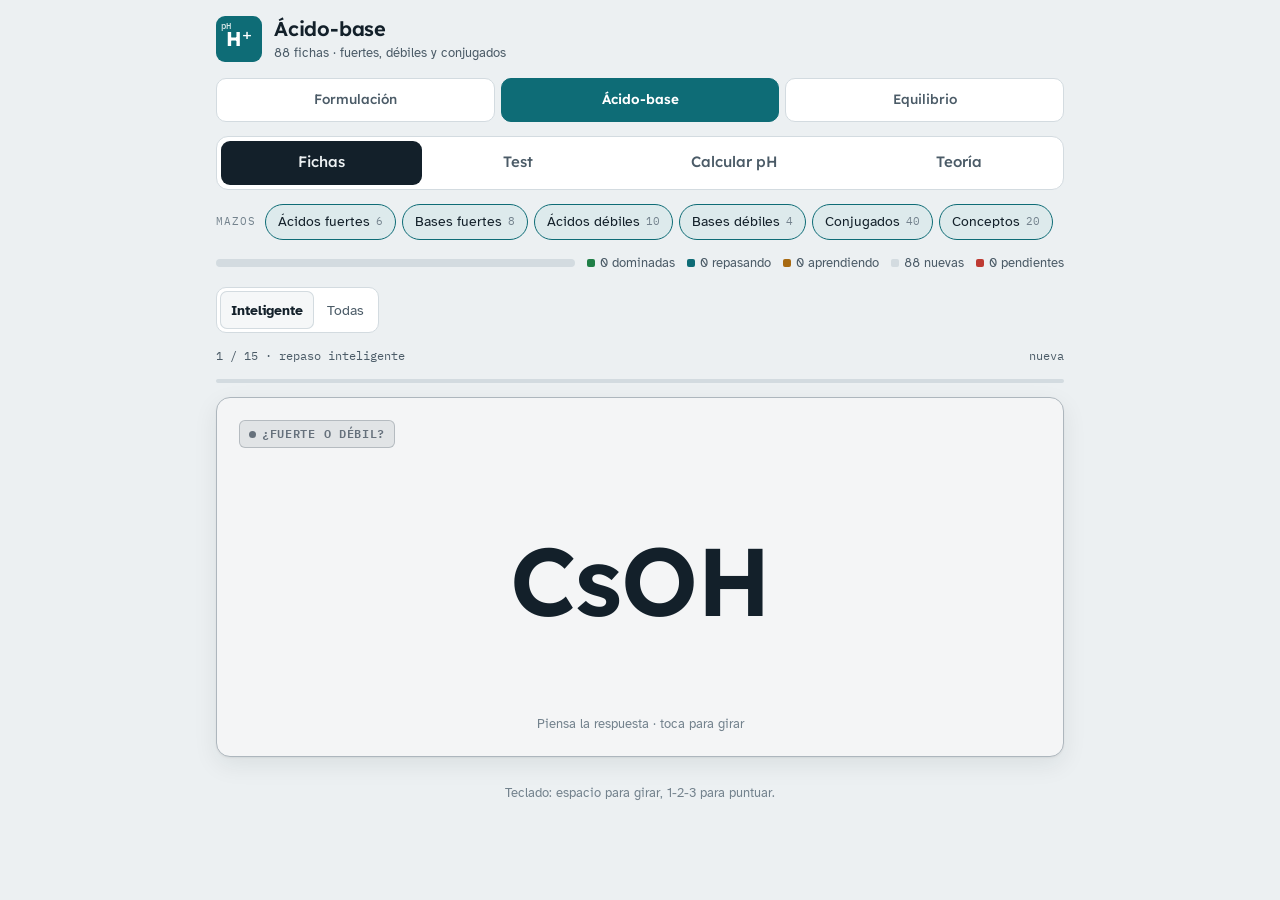
==== acido-base.html @ 5e51ec07 "Añade módulos Ácido-base y Equilibrio químico - Ácido-base: fichas de ácidos/bases fuertes y débiles" ====
<!doctype html><html lang="es"><head><meta charset="utf-8"><meta name="viewport" content="width=device-width,initial-scale=1,viewport-fit=cover"><link rel="manifest" href="manifest.webmanifest"><link rel="apple-touch-icon" href="icon-180.png"><link rel="icon" type="image/png" href="icon-192.png"><meta name="theme-color" content="#0E6C76"><meta name="apple-mobile-web-app-capable" content="yes"><meta name="apple-mobile-web-app-title" content="Ácido-base"><title>Ácido-base · Fichas de Química</title>
<link rel="preconnect" href="https://fonts.googleapis.com"><link rel="preconnect" href="https://fonts.gstatic.com" crossorigin>
<link rel="stylesheet" href="https://fonts.googleapis.com/css2?family=Atkinson+Hyperlegible:wght@400;700&family=Lexend:wght@400;500;600;700&family=IBM+Plex+Mono:wght@400;500;600&display=swap">
<link rel="stylesheet" href="estudio.css">
<style>[hidden]{display:none!important}body{margin:0}:root{padding-top:env(safe-area-inset-top,0px);padding-bottom:env(safe-area-inset-bottom,0px)}</style>
</head><body>
<div class="app" id="app"></div>
<script src="estudio.js"></script>
<script src="ab-data.js"></script>
<script>
const E=Estudio, $=E.$;
const store=E.makeStore('estudio-ab-v1',{prog:{},decks:null,tab:'fichas'});
const flash=E.flash({store,cards:AB.cards(),decks:AB.DECKS});
const test=E.quiz({title:'Test',build:()=>AB.testQs(10)});
const phq=E.quiz({title:'Cálculo de pH',build:()=>AB.phQs(8),
  extra:()=>'<p class="muted">Cada problema se resuelve con el mismo esquema: ¿fuerte o débil? → ¿qué especie aporta H₃O⁺ u OH⁻? → concentración → pH.</p>'});

const TABS=[['fichas','Fichas'],['test','Test'],['ph','Calcular pH'],['teoria','Teoría']];
let tab=store.st.tab||'fichas';
if(/^#(fichas|test|ph|teoria)$/.test(location.hash)) tab=location.hash.slice(1);

const h=E.header({tile:'pH',sym:'H⁺',title:'Ácido-base',sub:'Fuertes, débiles y conjugados',current:'ab'});
$('#app').innerHTML=`${h}
  <nav class="tabs" role="tablist" id="tabs">${TABS.map(([k,n])=>`<button role="tab" data-a="tab" data-v="${k}">${n}</button>`).join('')}</nav>
  <main id="view"></main>`;

function teoria(){
  const L=(t,b)=>`<section class="panel lesson"><h2>${t}</h2>${b}</section>`;
  return `<div class="rules">
  ${L('1. Qué es un ácido y qué es una base',E.rich(`
    <p><b>Arrhenius</b>: ácido = libera {H^+} en agua; base = libera {OH^-}. Sirve solo para disoluciones acuosas y deja fuera al {NH3}.</p>
    <p><b>Brønsted–Lowry</b> (el que usarás): ácido = <b>cede</b> un {H^+}; base = <b>acepta</b> un {H^+}. Siempre hay dos: uno cede y otro recibe.</p>
    <div class="eqbox">{HA} + {H2O} ⇌ {A^-} + {H3O^+}<small>HA cede H⁺ al agua (que actúa como base)</small></div>`))}
  ${L('2. Pares conjugados',E.rich(`
    <p>Al ceder un H⁺, el ácido se convierte en su <b>base conjugada</b>; al aceptarlo, la base pasa a su <b>ácido conjugado</b>. Los dos miembros de un par se diferencian en un único {H^+}.</p>
    <div class="eqbox">{NH4^+} ⇄ {NH3} + {H^+}<small>ácido → base conjugada (la carga baja 1)</small></div>
    <div class="callout" style="--cc:var(--c-cj)"><b class="t">Truco</b>Para escribir la conjugada solo cuentas protones: ácido → quita uno; base → añade uno. Si la carga o los H no cuadran, no es una pareja.</div>`))}
  ${L('3. Fuerte frente a débil',E.rich(`
    <p><b>Fuerte</b>: se ioniza (o se disocia) al ~100 %. <b>Débil</b>: ionización parcial, equilibrio ⇌ con una constante pequeña ({K_a} o {K_b}). Es una propiedad de la sustancia, no de cuánto hay disuelto.</p>
    <div class="callout" style="--cc:var(--c-ad)"><b class="t">Error clásico</b>Fuerte ≠ concentrado. Un ácido débil concentrado puede dar más H₃O⁺ que un fuerte muy diluido.</div>
    <p><b>Para memorizar</b> (los pocos fuertes; el resto de ácidos habituales son débiles):</p>
    <ul><li><span style="color:var(--c-af)"><b>Ácidos fuertes</b></span>: {HCl}, {HBr}, {HI}, {HNO3}, {H2SO4} (solo el 1.er H), {HClO4}.</li>
    <li><span style="color:var(--c-bf)"><b>Bases fuertes</b></span>: hidróxidos del grupo 1 ({LiOH}, {NaOH}, {KOH}, {RbOH}, {CsOH}) y {Ca(OH)2}, {Sr(OH)2}, {Ba(OH)2}.</li></ul>
    <p class="muted">Débiles típicos: {HF}, {CH3COOH}, {HCN}, {H2CO3}, {H3PO4}, {NH3} y las aminas.</p>`))}
  ${L('4. Fuerza de los conjugados: se invierte',E.rich(`
    <p>{K_a}·{K_b} = {K_w} = 1,0×10^-14 (25 °C), o pK_a + pK_b = 14.</p>
    <table><thead><tr><th>Si el ácido es…</th><th>su base conjugada es…</th><th>y su sal con Na⁺ da…</th></tr></thead><tbody>
    <tr><td>fuerte ({HCl})</td><td>despreciable ({Cl^-})</td><td>pH neutro</td></tr>
    <tr><td>débil ({CH3COOH})</td><td>débil ({CH3COO^-})</td><td>pH básico</td></tr>
    <tr><td>muy débil ({HCN})</td><td>más fuerte entre las débiles ({CN^-})</td><td>pH más básico</td></tr></tbody></table>
    <div class="callout" style="--cc:var(--c-cj)"><b class="t">Idea</b>«Cuanto más fuerte el ácido, más débil su conjugada» y viceversa. No existen dos fuertes emparejados.</div>`))}
  ${L('5. Agua, pH y pOH',E.rich(`
    <div class="eqbox">2 {H2O} ⇌ {H3O^+} + {OH^-} · {K_w} = [{H3O^+}][{OH^-}] = 1,0×10^-14</div>
    <ul><li>pH = −log[{H3O^+}] · pOH = −log[{OH^-}] · <b>pH + pOH = 14</b>.</li>
    <li>Ácida: pH &lt; 7 · neutra: pH = 7 · básica: pH &gt; 7.</li>
    <li>Un punto de pH = un factor 10 en concentración.</li></ul>`))}
  ${L('6. Cómo calcular el pH según el caso',E.rich(`
    <ol><li><b>Ácido fuerte</b> (c): [{H3O^+}] = c → pH = −log c.</li>
    <li><b>Base fuerte</b> (c): [{OH^-}] = c (o 2c si es {Ba(OH)2}…) → pOH → pH = 14 − pOH.</li>
    <li><b>Ácido débil</b> (c, {K_a}): x ≈ √({K_a}·c) → pH = −log x. Comprueba x/c &lt; 5 %; si no, cuadrática.</li>
    <li><b>Base débil</b> (c, {K_b}): x = [{OH^-}] ≈ √({K_b}·c) → pOH → pH.</li>
    <li><b>Sal de ácido débil</b> (p. ej. {CH3COONa}): usa la base conjugada, {K_b} = {K_w}/{K_a}, como en el punto 4.</li></ol>`))}
  ${L('7. ¿Una sal es ácida, neutra o básica?',E.rich(`
    <p>Separa la sal en catión y anión y pregunta de qué ácido o base viene cada uno:</p>
    <table><thead><tr><th>Catión de…</th><th>Anión de…</th><th>Disolución</th></tr></thead><tbody>
    <tr><td>base fuerte ({Na^+})</td><td>ácido fuerte ({Cl^-})</td><td><b>neutra</b></td></tr>
    <tr><td>base fuerte ({Na^+})</td><td>ácido débil ({CH3COO^-})</td><td><b>básica</b></td></tr>
    <tr><td>base débil ({NH4^+})</td><td>ácido fuerte ({Cl^-})</td><td><b>ácida</b></td></tr>
    <tr><td>base débil</td><td>ácido débil</td><td>depende: compara {K_a} del catión y {K_b} del anión</td></tr></tbody></table>`))}
  ${L('8. Anfóteros',E.rich(`
    <p>Un anfótero puede ser ácido o base según el compañero: {H2O}, {HCO3^-}, {H2PO4^-}, {HS^-}. Un {HCO3^-} en agua: {K_a} = 4,7×10^-11 (ácido, muy débil) frente a {K_b} = 2,3×10^-8 (base); gana la base, así que el bicarbonato da pH ligeramente básico.</p>`))}
  ${E.resetBlock()}</div>`;
}

function render(){
  document.querySelectorAll('#tabs [data-v]').forEach(b=>b.setAttribute('aria-selected',b.dataset.v===tab));
  const v=$('#view');
  if(tab==='fichas') flash.render(v);
  else if(tab==='test') test.render(v);
  else if(tab==='ph') phq.render(v);
  else { E.keys(null); v.innerHTML=teoria(); }
  const p=AB.cards().length;
  $('#subtitle').textContent=`${p} fichas · fuertes, débiles y conjugados`;
}
E.act('tab',v=>{ tab=v; store.st.tab=v; store.save(); render(); });
E.wireReset(store,()=>location.reload());
render();
if('serviceWorker' in navigator && location.protocol==='https:'){addEventListener('load',()=>navigator.serviceWorker.register('sw.js').catch(()=>{}));}
</script>
</body></html>
---- estudio.css ----
/* Layout: una columna de estudio (máx. 880px) con pestañas arriba; la ficha ocupa el centro, los colores de categoría siguen la lógica del papel tornasol (básico azul, ácido rojo). */
:root{
  --bg:#ECF0F2; --surface:#FFFFFF; --surface-2:#F5F7F8; --ink:#13202A; --ink-2:#4B5B67; --ink-3:#73828D;
  --line:#D3DBE0; --accent:#0E6C76; --accent-ink:#FFFFFF;
  --ok:#1F7F47; --warn:#A86A12; --bad:#BE3A32;
  --font-display:"Lexend", "Segoe UI", system-ui, sans-serif;
  --font-body:"Atkinson Hyperlegible", "Segoe UI", system-ui, sans-serif;
  --font-mono:"IBM Plex Mono", ui-monospace, "SF Mono", Menlo, monospace;
  /* categorías */
  --c-oxb:#2D60C6; --c-oxa:#C4362C; --c-oxanf:#7A4ED3; --c-oxn:#66717C; --c-per:#B87300;
  --c-hid:#0B7BA3; --c-hidr:#875729; --c-bin:#875729; --c-oxac:#AD1F4E; --c-hidac:#CC4F14;
  --c-oxs:#1C7F45; --c-sac:#567F16; --c-salb:#0C8174; --c-elem:#3B4855; --c-cat:#A11D99; --c-an:#A11D99; --c-org:#857400;
  --shadow:0 1px 2px rgba(19,32,42,.06), 0 8px 24px rgba(19,32,42,.08);
  --r:14px;
}
@media (prefers-color-scheme: dark){
  :root:not([data-theme="light"]){
    --bg:#0E151A; --surface:#162028; --surface-2:#1C2831; --ink:#E5ECF0; --ink-2:#A1B0BA; --ink-3:#7D8D98;
    --line:#2A3944; --accent:#4CBFC8; --accent-ink:#06232A;
    --ok:#4EC27F; --warn:#E2A944; --bad:#F2766B;
    --c-oxb:#80A7F3; --c-oxa:#F2806F; --c-oxanf:#B69CF6; --c-oxn:#A5B0BA; --c-per:#EFB54E;
    --c-hid:#5CC2E6; --c-hidr:#D6A576; --c-bin:#D6A576; --c-oxac:#F27BA0; --c-hidac:#F59C6C;
    --c-oxs:#6BD399; --c-sac:#AAD66B; --c-salb:#5ED3C3; --c-elem:#C3CED8; --c-cat:#E78CE0; --c-an:#E78CE0; --c-org:#DCCB5E;
    --shadow:0 1px 2px rgba(0,0,0,.3), 0 10px 28px rgba(0,0,0,.35);
    color-scheme:dark;
  }
}
:root[data-theme="dark"]{
  --bg:#0E151A; --surface:#162028; --surface-2:#1C2831; --ink:#E5ECF0; --ink-2:#A1B0BA; --ink-3:#7D8D98;
  --line:#2A3944; --accent:#4CBFC8; --accent-ink:#06232A;
  --ok:#4EC27F; --warn:#E2A944; --bad:#F2766B;
  --c-oxb:#80A7F3; --c-oxa:#F2806F; --c-oxanf:#B69CF6; --c-oxn:#A5B0BA; --c-per:#EFB54E;
  --c-hid:#5CC2E6; --c-hidr:#D6A576; --c-bin:#D6A576; --c-oxac:#F27BA0; --c-hidac:#F59C6C;
  --c-oxs:#6BD399; --c-sac:#AAD66B; --c-salb:#5ED3C3; --c-elem:#C3CED8; --c-cat:#E78CE0; --c-an:#E78CE0; --c-org:#DCCB5E;
  --shadow:0 1px 2px rgba(0,0,0,.3), 0 10px 28px rgba(0,0,0,.35);
  color-scheme:dark;
}
*{box-sizing:border-box}
html,body{min-height:100%}
body{background:var(--bg); color:var(--ink); font-family:var(--font-body); font-size:16px; line-height:1.5; -webkit-text-size-adjust:100%}
button{font:inherit; color:inherit; touch-action:manipulation; cursor:pointer}
button:focus-visible, input:focus-visible, .card:focus-visible{outline:3px solid var(--accent); outline-offset:2px}
sub,sup{font-size:.62em; line-height:0}
sub{vertical-align:-.28em} sup{vertical-align:.62em}
.app{max-width:880px; margin:0 auto; padding-inline:16px; padding-block:14px 48px; display:flex; flex-direction:column; gap:14px}

/* cabecera */
.top{display:flex; align-items:center; justify-content:space-between; gap:12px; flex-wrap:wrap}
.brand{display:flex; align-items:center; gap:12px; min-width:0}
.tile{width:46px; height:46px; border-radius:9px; background:var(--accent); color:var(--accent-ink); display:grid; place-items:center; font-family:var(--font-display); font-weight:700; font-size:20px; position:relative; flex:none}
.tile small{position:absolute; top:3px; left:5px; font-size:9px; font-family:var(--font-mono); font-weight:500; opacity:.85}
.brand h1{font-family:var(--font-display); font-size:20px; font-weight:600; margin:0; letter-spacing:-.01em; text-wrap:balance}
.brand p{margin:0; color:var(--ink-2); font-size:13px}
.topr{display:flex; align-items:center; gap:8px}
.sync{font-family:var(--font-mono); font-size:11px; color:var(--ink-3); border:1px solid var(--line); border-radius:99px; padding:4px 10px; white-space:nowrap}
.sync.on{color:var(--ok); border-color:color-mix(in srgb, var(--ok) 40%, var(--line))}
.iconbtn{width:40px; height:40px; border-radius:10px; border:1px solid var(--line); background:var(--surface); display:grid; place-items:center}
.iconbtn svg{width:20px; height:20px; stroke:var(--ink-2)}

/* progreso global */
.meter{display:flex; gap:3px; height:8px; border-radius:99px; overflow:hidden; background:var(--line)}
.meter i{display:block; height:100%}
.meterrow{display:flex; align-items:center; gap:12px; font-size:13px; color:var(--ink-2); flex-wrap:wrap}
.meterrow .meter{flex:1 1 220px}
.legend{display:flex; gap:12px; flex-wrap:wrap; font-variant-numeric:tabular-nums}
.legend span::before{content:""; display:inline-block; width:8px; height:8px; border-radius:2px; margin-right:5px; background:var(--dot)}

/* pestañas */
.tabs{display:flex; gap:4px; background:var(--surface); border:1px solid var(--line); border-radius:12px; padding:4px; overflow-x:auto; scrollbar-width:none}
.tabs::-webkit-scrollbar{display:none}
.tabs button{flex:1 0 auto; border:0; background:transparent; padding:10px 14px; border-radius:9px; font-family:var(--font-display); font-weight:500; font-size:15px; color:var(--ink-2); min-height:44px}
.tabs button[aria-selected="true"]{background:var(--ink); color:var(--bg)}

/* filtros */
.filters{display:flex; gap:6px; flex-wrap:wrap; align-items:center}
.filters .lbl{font-family:var(--font-mono); font-size:11px; text-transform:uppercase; letter-spacing:.08em; color:var(--ink-3); margin-right:4px}
.chipbtn{border:1px solid var(--line); background:var(--surface); border-radius:99px; padding:6px 12px; font-size:14px; min-height:36px; display:inline-flex; align-items:center; gap:6px}
.chipbtn[aria-pressed="true"]{background:color-mix(in srgb, var(--accent) 14%, var(--surface)); border-color:var(--accent); color:var(--ink)}
.chipbtn .n{font-family:var(--font-mono); font-size:11px; color:var(--ink-3)}

/* barras de herramientas */
.bar{display:flex; gap:10px; align-items:center; justify-content:space-between; flex-wrap:wrap}
.seg{display:inline-flex; border:1px solid var(--line); border-radius:10px; background:var(--surface); padding:3px; gap:2px}
.seg button{border:0; background:transparent; border-radius:7px; padding:7px 11px; font-size:14px; color:var(--ink-2); min-height:38px}
.seg button[aria-pressed="true"]{background:var(--surface-2); color:var(--ink); box-shadow:inset 0 0 0 1px var(--line); font-weight:700}
.count{font-family:var(--font-mono); font-size:12px; color:var(--ink-2); font-variant-numeric:tabular-nums}
.progress{height:4px; background:var(--line); border-radius:99px; overflow:hidden}
.progress i{display:block; height:100%; background:var(--accent); transition:width .25s}

/* ficha */
.stage{perspective:1600px}
.card{display:block; width:100%; border:0; padding:0; background:transparent; text-align:left; -webkit-tap-highlight-color:transparent}
.inner{display:grid; transform-style:preserve-3d; -webkit-transform-style:preserve-3d; transition:transform .45s cubic-bezier(.3,.7,.2,1)}
.card.flipped .inner{transform:rotateY(180deg)}
.face{grid-area:1/1; backface-visibility:hidden; -webkit-backface-visibility:hidden; border-radius:var(--r); background:var(--surface); border:1px solid var(--line); box-shadow:var(--shadow); min-height:360px; padding:22px; display:flex; flex-direction:column; gap:14px; min-width:0}
.face.back{transform:rotateY(180deg)}
.front{background:color-mix(in srgb, var(--cc, var(--ink-3)) 7%, var(--surface)); border-color:color-mix(in srgb, var(--cc, var(--line)) 35%, var(--line))}
.front.nohint{background:var(--surface); border-color:var(--line)}
.facehead{display:flex; justify-content:space-between; align-items:center; gap:10px; min-height:28px}
.big{flex:1; display:grid; place-items:center; text-align:center; padding:12px 0}
.formula{font-family:var(--font-display); font-weight:600; font-size:clamp(52px, 11vw, 96px); letter-spacing:-.01em; line-height:1.1; overflow-wrap:anywhere}
.formula.long{font-size:clamp(36px, 7.5vw, 64px)}
.namebig{font-family:var(--font-display); font-weight:500; font-size:clamp(28px, 5.4vw, 44px); line-height:1.2; text-wrap:balance}
.hintline{font-size:13px; color:var(--ink-3); text-align:center}
.chip{display:inline-flex; align-items:center; gap:6px; font-family:var(--font-mono); font-size:11.5px; font-weight:600; text-transform:uppercase; letter-spacing:.06em; padding:4px 9px; border-radius:6px; color:var(--cc); background:color-mix(in srgb, var(--cc) 13%, transparent); border:1px solid color-mix(in srgb, var(--cc) 35%, transparent); white-space:nowrap}
.chip::before{content:""; width:7px; height:7px; border-radius:50%; background:var(--cc)}
.lvl{font-family:var(--font-mono); font-size:11px; color:var(--ink-3)}
.backtop{display:flex; flex-wrap:wrap; align-items:baseline; justify-content:space-between; gap:8px 16px; padding-bottom:12px; border-bottom:1px solid var(--line)}
.backtop .formula{font-size:clamp(34px,6vw,48px)}
.backtop .namebig{font-size:clamp(22px,4vw,30px)}
.names{display:grid; grid-template-columns:max-content 1fr; gap:6px 14px; margin:0; align-items:baseline}
.names dt{font-family:var(--font-mono); font-size:11px; text-transform:uppercase; letter-spacing:.06em; color:var(--ink-3)}
.names dd{margin:0; font-size:17px; min-width:0}
.ox{font-family:var(--font-mono); font-size:13px; color:var(--ink-2); display:flex; gap:8px; flex-wrap:wrap; align-items:baseline}
.ox b{font-weight:500; color:var(--ink-3); font-size:11px; text-transform:uppercase; letter-spacing:.06em}
.note{font-size:15px; color:var(--ink-2); background:var(--surface-2); border-radius:10px; padding:10px 12px; border:1px solid var(--line)}
.note strong{color:var(--ink); font-weight:700}
.fix{font-size:15px; background:color-mix(in srgb, var(--warn) 11%, var(--surface)); border:1px solid color-mix(in srgb, var(--warn) 40%, var(--line)); border-radius:10px; padding:10px 12px}
.fix strong{color:var(--warn)}
.grades{display:grid; grid-template-columns:repeat(3,1fr); gap:10px}
.gbtn{border:1px solid var(--line); background:var(--surface); border-radius:12px; padding:12px 8px; min-height:58px; display:flex; flex-direction:column; align-items:center; gap:2px; font-weight:700; font-size:16px}
.gbtn small{font-weight:400; font-size:12px; color:var(--ink-3); font-family:var(--font-mono)}
.gbtn.g0{color:var(--bad); border-color:color-mix(in srgb, var(--bad) 45%, var(--line))}
.gbtn.g1{color:var(--warn); border-color:color-mix(in srgb, var(--warn) 45%, var(--line))}
.gbtn.g2{color:var(--ok); border-color:color-mix(in srgb, var(--ok) 45%, var(--line))}
.gbtn:active{transform:scale(.98)}
.primary{border:0; background:var(--accent); color:var(--accent-ink); border-radius:12px; padding:12px 18px; font-weight:700; min-height:48px; font-size:16px}
.ghost{border:1px solid var(--line); background:var(--surface); border-radius:12px; padding:12px 18px; min-height:48px; font-size:16px}
.row{display:flex; gap:10px; flex-wrap:wrap}

/* paneles */
.panel{background:var(--surface); border:1px solid var(--line); border-radius:var(--r); padding:20px; display:flex; flex-direction:column; gap:14px; min-width:0}
.panel h2{font-family:var(--font-display); font-weight:600; font-size:22px; margin:0; text-wrap:balance}
.panel h3{font-family:var(--font-display); font-weight:600; font-size:17px; margin:6px 0 0}
.panel p{margin:0}
.muted{color:var(--ink-2)}
.prompt{display:flex; flex-direction:column; align-items:center; gap:10px; padding:18px 0 8px; text-align:center}
.opts{display:grid; grid-template-columns:repeat(2, minmax(0,1fr)); gap:10px}
.opt{border:1px solid var(--line); background:var(--surface-2); border-radius:12px; padding:14px; min-height:64px; text-align:left; font-size:17px; display:flex; gap:10px; align-items:center}
.opt .k{font-family:var(--font-mono); font-size:11px; color:var(--ink-3); border:1px solid var(--line); border-radius:5px; padding:1px 6px; flex:none}
.opt.f{font-family:var(--font-display); font-weight:600; font-size:24px; justify-content:center}
.opt.right{border-color:var(--ok); background:color-mix(in srgb, var(--ok) 14%, var(--surface)); }
.opt.wrong{border-color:var(--bad); background:color-mix(in srgb, var(--bad) 12%, var(--surface)); }
.opt:disabled{cursor:default; color:inherit}
.verdict{font-family:var(--font-display); font-weight:600; font-size:18px}
.verdict.ok{color:var(--ok)} .verdict.bad{color:var(--bad)}
.catgrid{display:flex; flex-direction:column; gap:10px}
.catfam{display:flex; flex-wrap:wrap; gap:8px; align-items:center}
.catfam .fam{font-family:var(--font-mono); font-size:11px; text-transform:uppercase; letter-spacing:.07em; color:var(--ink-3); width:100%}
.catbtn{border:1px solid color-mix(in srgb, var(--cc) 45%, var(--line)); background:color-mix(in srgb, var(--cc) 8%, var(--surface)); color:var(--ink); border-radius:10px; padding:10px 14px; min-height:44px; font-size:15px; display:inline-flex; align-items:center; gap:8px}
.catbtn::before{content:""; width:9px; height:9px; border-radius:50%; background:var(--cc)}
.catbtn.right{outline:3px solid var(--ok)} .catbtn.wrong{outline:3px solid var(--bad)}
.catbtn:disabled{cursor:default}
.writebox{display:flex; gap:10px; flex-wrap:wrap}
.writebox input{flex:1 1 220px; min-width:0; font-family:var(--font-display); font-size:26px; font-weight:600; padding:10px 14px; border-radius:12px; border:1px solid var(--line); background:var(--surface-2); color:var(--ink)}
.preview{font-family:var(--font-display); font-size:22px; min-height:34px; color:var(--ink-2); text-align:center}
.keys{display:flex; gap:6px; flex-wrap:wrap; justify-content:center}
.keys button{min-width:44px; min-height:44px; border:1px solid var(--line); border-radius:9px; background:var(--surface-2); font-family:var(--font-display); font-size:18px}
.summary{display:flex; gap:10px; flex-wrap:wrap}
.stat{flex:1 1 120px; border:1px solid var(--line); border-radius:12px; padding:12px; background:var(--surface-2)}
.stat b{display:block; font-family:var(--font-display); font-size:28px; font-weight:600; font-variant-numeric:tabular-nums}
.stat span{font-size:13px; color:var(--ink-2)}
.misslist{display:flex; flex-wrap:wrap; gap:8px}
.miss{border:1px solid var(--line); border-radius:9px; padding:6px 10px; background:var(--surface-2); font-size:14px}
.miss .fx{font-family:var(--font-display); font-weight:600; margin-right:6px}

/* lista */
.search{width:100%; font-size:17px; padding:12px 14px; border-radius:12px; border:1px solid var(--line); background:var(--surface); color:var(--ink)}
.group{display:flex; flex-direction:column; gap:0; background:var(--surface); border:1px solid var(--line); border-radius:var(--r); overflow:hidden}
.ghead{display:flex; align-items:center; justify-content:space-between; gap:8px; padding:12px 16px; background:color-mix(in srgb, var(--cc) 9%, var(--surface)); border-bottom:1px solid var(--line)}
.ghead h3{margin:0; font-family:var(--font-display); font-size:16px; font-weight:600; display:flex; align-items:center; gap:8px}
.ghead h3::before{content:""; width:10px; height:10px; border-radius:50%; background:var(--cc)}
.ghead p{margin:0; font-size:13px; color:var(--ink-2); flex:1 1 260px; text-align:right}
.item{display:grid; grid-template-columns:minmax(110px, 30%) 1fr auto; gap:12px; align-items:center; padding:11px 16px; border:0; border-top:1px solid var(--line); background:transparent; text-align:left; width:100%; min-height:52px}
.item:first-of-type{border-top:0}
.item .fx{font-family:var(--font-display); font-weight:600; font-size:20px; overflow-wrap:anywhere}
.item .nm{min-width:0}
.item .nm small{display:block; color:var(--ink-3); font-size:13px}
.item.flag .nm::after{content:"corrección"; font-family:var(--font-mono); font-size:10px; text-transform:uppercase; letter-spacing:.06em; color:var(--warn); margin-left:6px}
.dots{display:flex; gap:3px}
.dots i{width:7px; height:7px; border-radius:50%; background:var(--line)}
.dots i.on{background:var(--accent)}

/* reglas */
.rules{display:flex; flex-direction:column; gap:14px}
.steps{margin:0; padding-left:22px; display:flex; flex-direction:column; gap:10px}
.steps li{padding-left:4px}
.steps li ul{margin:6px 0 0; padding-left:18px; display:flex; flex-direction:column; gap:4px; color:var(--ink-2)}
.tw{overflow-x:auto}
table{border-collapse:collapse; width:100%; font-size:15px}
th,td{text-align:left; padding:8px 10px; border-bottom:1px solid var(--line); vertical-align:top}
th{font-family:var(--font-mono); font-size:11px; text-transform:uppercase; letter-spacing:.06em; color:var(--ink-3); font-weight:500}
td .fx, .fx{font-family:var(--font-display); font-weight:600}
.mnemo{font-family:var(--font-display); font-size:19px; font-weight:500; border-left:0; background:color-mix(in srgb, var(--accent) 10%, var(--surface)); border-radius:10px; padding:12px 14px}
.eq{font-family:var(--font-display); font-size:17px}
.fixlist{margin:0; padding-left:20px; display:flex; flex-direction:column; gap:8px}
.legendgrid{display:grid; grid-template-columns:repeat(auto-fill, minmax(220px,1fr)); gap:8px}
.legendgrid div{display:flex; gap:8px; align-items:flex-start; font-size:14px; color:var(--ink-2)}
.legendgrid div .chip{flex:none}

/* modal */
.overlay{position:fixed; inset:0; background:rgba(8,14,18,.5); display:flex; align-items:flex-end; justify-content:center; padding:16px; z-index:20}
.sheet{width:100%; max-width:640px; max-height:88vh; overflow:auto; background:var(--surface); border-radius:var(--r); border:1px solid var(--line); box-shadow:var(--shadow); padding:20px; display:flex; flex-direction:column; gap:14px}
@media (min-width:700px){ .overlay{align-items:center} }
.sheet .close{align-self:flex-end}
label.set{display:flex; justify-content:space-between; align-items:center; gap:12px; flex-wrap:wrap}

@media (max-width:560px){
  .opts{grid-template-columns:1fr}
  .face{min-height:320px; padding:18px}
  .item{grid-template-columns:96px 1fr auto}
  .names{grid-template-columns:1fr}
  .names dt{margin-top:6px}
}
@media (prefers-reduced-motion: reduce){
  .inner{transition:none}
  .progress i{transition:none}
}

/* ===== Módulos de estudio (ácido-base y equilibrio) ===== */
:root{ --c-af:#C4362C; --c-ad:#C8670F; --c-bf:#2D60C6; --c-bd:#0B7BA3; --c-cj:#7A4ED3; --c-nt:#1C7F45; --c-cn:#66717C; --c-eq:#0E6C76; }
@media (prefers-color-scheme: dark){ :root:not([data-theme="light"]){ --c-af:#F2806F; --c-ad:#F2A15C; --c-bf:#80A7F3; --c-bd:#5CC2E6; --c-cj:#B69CF6; --c-nt:#6BD399; --c-cn:#A5B0BA; --c-eq:#4CBFC8; } }
:root[data-theme="dark"]{ --c-af:#F2806F; --c-ad:#F2A15C; --c-bf:#80A7F3; --c-bd:#5CC2E6; --c-cj:#B69CF6; --c-nt:#6BD399; --c-cn:#A5B0BA; --c-eq:#4CBFC8; }

.modnav{display:flex; gap:6px; flex-wrap:wrap}
.modnav a{flex:1 1 96px; text-align:center; text-decoration:none; color:var(--ink-2); border:1px solid var(--line); background:var(--surface); border-radius:10px; padding:9px 12px; min-height:44px; display:flex; align-items:center; justify-content:center; font-family:var(--font-display); font-weight:500; font-size:13.5px}
.modnav a[aria-current="page"]{background:var(--accent); color:var(--accent-ink); border-color:var(--accent); font-weight:600}
.modnav a:focus-visible{outline:3px solid var(--accent); outline-offset:2px}

.lesson{display:flex; flex-direction:column; gap:12px}
.lesson p{margin:0}
.lesson ul,.lesson ol{margin:0; padding-left:22px; display:flex; flex-direction:column; gap:6px}
.callout{border-left:4px solid var(--cc, var(--accent)); background:color-mix(in srgb, var(--cc, var(--accent)) 9%, var(--surface)); border-radius:10px; padding:12px 14px}
.callout b.t{display:block; font-family:var(--font-mono); font-size:11px; text-transform:uppercase; letter-spacing:.07em; color:var(--cc, var(--accent)); margin-bottom:2px}
.eqbox{font-family:var(--font-display); font-size:20px; text-align:center; padding:10px 12px; background:var(--surface-2); border:1px solid var(--line); border-radius:10px; overflow-x:auto}
.eqbox small{display:block; font-family:var(--font-body); font-size:13px; color:var(--ink-3); margin-top:2px}

/* ruta de unidades */
.path{display:flex; flex-direction:column; gap:10px}
.unit{display:grid; grid-template-columns:44px 1fr auto; gap:12px; align-items:center; text-align:left; width:100%; border:1px solid var(--line); background:var(--surface); border-radius:var(--r); padding:14px 16px; min-height:68px}
.unit .num{width:44px; height:44px; border-radius:50%; display:grid; place-items:center; font-family:var(--font-display); font-weight:700; font-size:18px; background:color-mix(in srgb, var(--c-eq) 14%, var(--surface)); color:var(--c-eq); border:2px solid var(--c-eq)}
.unit.done .num{background:var(--ok); border-color:var(--ok); color:#fff}
.unit.locked{opacity:.55}
.unit.locked .num{background:var(--surface-2); color:var(--ink-3); border-color:var(--line)}
.unit h3{margin:0; font-family:var(--font-display); font-size:17px; font-weight:600}
.unit p{margin:2px 0 0; font-size:13.5px; color:var(--ink-2)}
.unit .score{font-family:var(--font-mono); font-size:12px; color:var(--ink-3); white-space:nowrap}
.steps-bar{display:flex; gap:6px; flex-wrap:wrap}
.steps-bar button{flex:1 1 90px}

/* respuestas numéricas */
.numform{display:flex; gap:10px; flex-wrap:wrap; align-items:center}
.numform input{flex:1 1 160px; min-width:0; font-family:var(--font-display); font-size:24px; font-weight:600; padding:10px 14px; border-radius:12px; border:1px solid var(--line); background:var(--surface-2); color:var(--ink)}
.worked{background:var(--surface-2); border:1px solid var(--line); border-radius:12px; padding:12px 14px; display:flex; flex-direction:column; gap:4px; font-size:15.5px}
.worked div{display:block}
.why{font-size:15px; background:var(--surface-2); border:1px solid var(--line); border-radius:10px; padding:10px 12px}

/* laboratorio de Le Châtelier */
.lab-eq{font-family:var(--font-display); font-size:clamp(20px,4.6vw,30px); text-align:center; padding:6px 0}
.bars{display:grid; grid-template-columns:repeat(var(--n,3), 1fr); gap:14px; align-items:end; height:190px; padding:8px 4px 0; border-bottom:2px solid var(--line)}
.bar-col{display:flex; flex-direction:column; align-items:center; justify-content:flex-end; height:100%; gap:4px; min-width:0}
.bar-col .col{width:min(64px,80%); border-radius:6px 6px 0 0; background:var(--cb); transition:height .5s cubic-bezier(.3,.7,.2,1); min-height:2px; position:relative}
.bar-col .ghostcol{position:absolute; left:-3px; right:-3px; border-top:2px dashed var(--ink-3)}
.bar-col .val{font-family:var(--font-mono); font-size:12px; color:var(--ink-2)}
.bar-labels{display:grid; grid-template-columns:repeat(var(--n,3), 1fr); gap:14px; text-align:center; font-family:var(--font-display); font-weight:600}
.qk{display:flex; gap:10px; flex-wrap:wrap}
.qk .stat b{font-size:22px}
.pert{display:grid; grid-template-columns:repeat(auto-fill, minmax(170px,1fr)); gap:8px}
.pert button{border:1px solid var(--line); background:var(--surface-2); border-radius:10px; padding:10px 12px; min-height:48px; font-size:15px; text-align:left}
.pert button:active{transform:scale(.98)}
.shift{font-family:var(--font-display); font-weight:600; font-size:18px}
.shift.r{color:var(--c-bf)} .shift.l{color:var(--c-af)} .shift.n{color:var(--ink-3)}
.pill{display:inline-block; font-family:var(--font-mono); font-size:11px; padding:2px 8px; border-radius:99px; border:1px solid var(--line); color:var(--ink-2); margin-left:6px; vertical-align:middle}
@media (max-width:560px){ .unit{grid-template-columns:40px 1fr} .unit .score{grid-column:2} }
.frac{display:inline-flex; flex-direction:column; vertical-align:middle; text-align:center; margin:0 4px; font-family:var(--font-display)}
.frac>span:first-child{border-bottom:1.5px solid currentColor; padding:0 6px 2px}
.frac>span:last-child{padding:2px 6px 0}
.chartwrap{border:1px solid var(--line); background:var(--surface-2); border-radius:12px; padding:8px}
.chartwrap svg{width:100%; height:auto; display:block}
.chartwrap figcaption{font-size:13px; color:var(--ink-2); padding:4px 6px}
.bars{align-items:stretch}
.bar-col .track{flex:1; width:100%; position:relative; display:flex; align-items:flex-end; justify-content:center}
.bar-col .col{height:0}
.bar-col .ghostline{position:absolute; left:6%; right:6%; border-top:2px dashed var(--ink-3); transition:bottom .5s}
.labmsg{display:flex; flex-direction:column; gap:6px; min-height:96px}
.labmsg .row1{font-family:var(--font-display); font-weight:600}
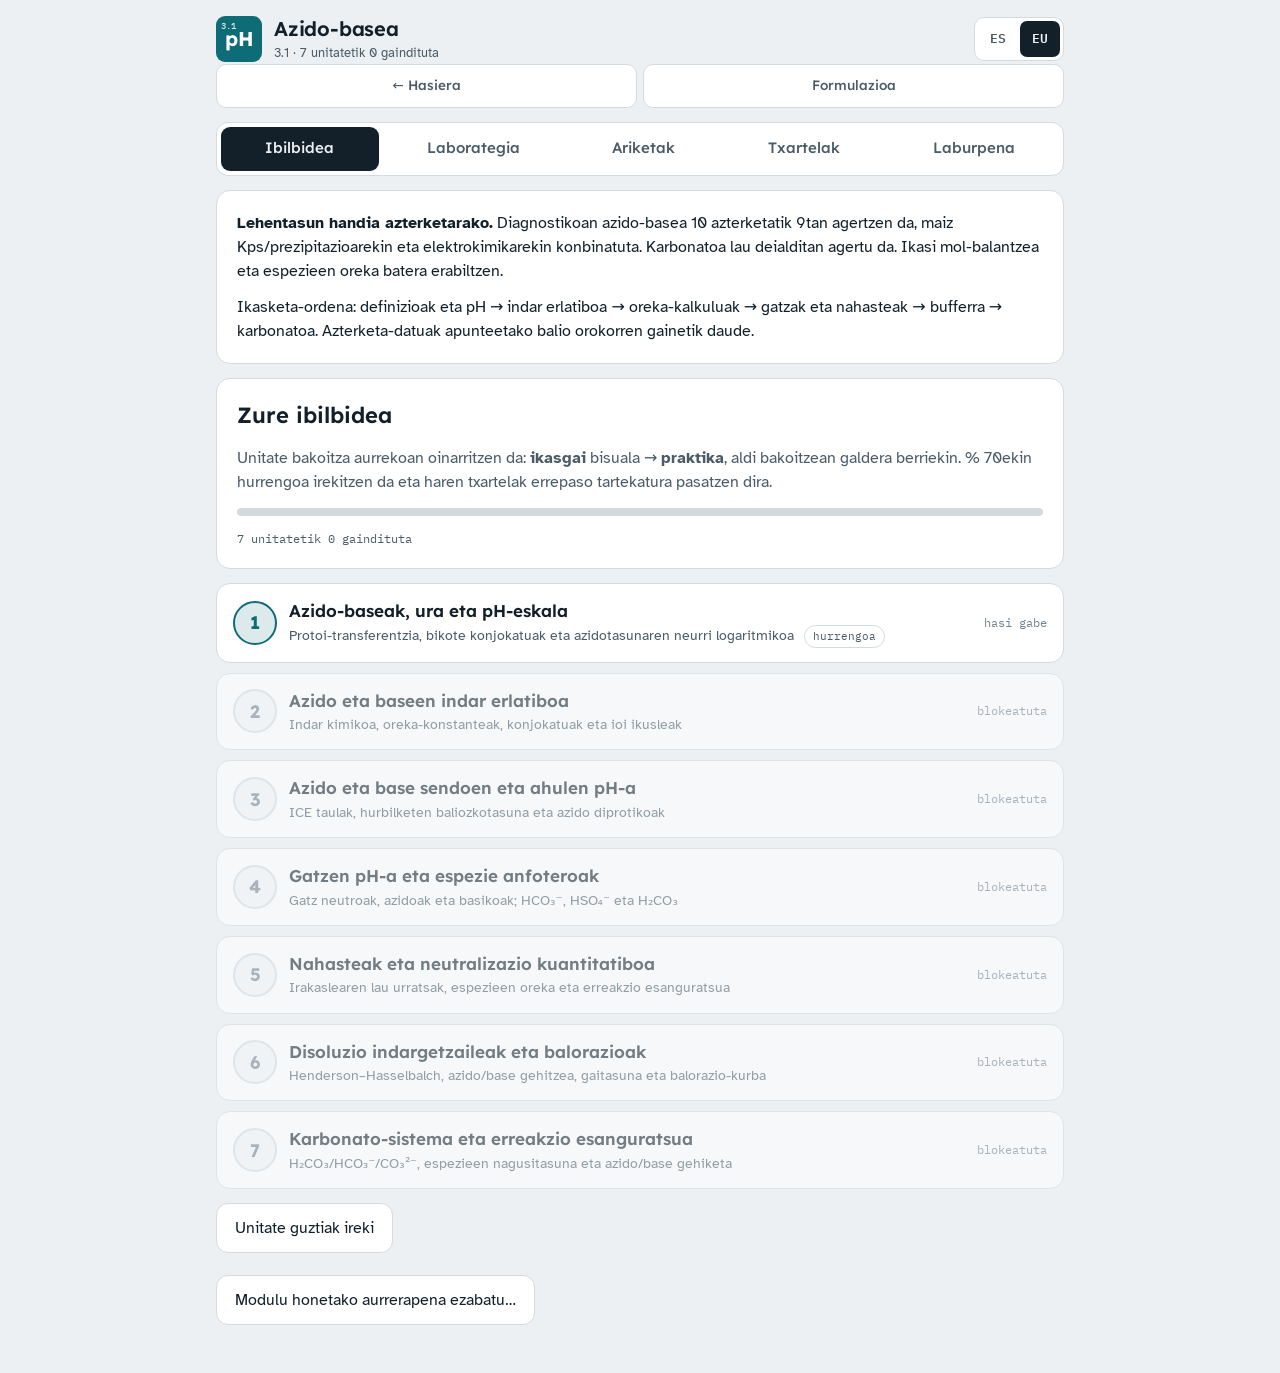
==== commit fdb8597e: "Oinarriak: tema completo (unidades, laboratorios, ejercicios, fichas); páginas antiguas redirigen a " ====
--- a/acido-base.html
+++ b/acido-base.html
@@ -1,90 +1,3 @@
-<!doctype html><html lang="es"><head><meta charset="utf-8"><meta name="viewport" content="width=device-width,initial-scale=1,viewport-fit=cover"><link rel="manifest" href="manifest.webmanifest"><link rel="apple-touch-icon" href="icon-180.png"><link rel="icon" type="image/png" href="icon-192.png"><meta name="theme-color" content="#0E6C76"><meta name="apple-mobile-web-app-capable" content="yes"><meta name="apple-mobile-web-app-title" content="Ácido-base"><title>Ácido-base · Fichas de Química</title>
-<link rel="preconnect" href="https://fonts.googleapis.com"><link rel="preconnect" href="https://fonts.gstatic.com" crossorigin>
-<link rel="stylesheet" href="https://fonts.googleapis.com/css2?family=Atkinson+Hyperlegible:wght@400;700&family=Lexend:wght@400;500;600;700&family=IBM+Plex+Mono:wght@400;500;600&display=swap">
-<link rel="stylesheet" href="estudio.css">
-<style>[hidden]{display:none!important}body{margin:0}:root{padding-top:env(safe-area-inset-top,0px);padding-bottom:env(safe-area-inset-bottom,0px)}</style>
-</head><body>
-<div class="app" id="app"></div>
-<script src="estudio.js"></script>
-<script src="ab-data.js"></script>
-<script>
-const E=Estudio, $=E.$;
-const store=E.makeStore('estudio-ab-v1',{prog:{},decks:null,tab:'fichas'});
-const flash=E.flash({store,cards:AB.cards(),decks:AB.DECKS});
-const test=E.quiz({title:'Test',build:()=>AB.testQs(10)});
-const phq=E.quiz({title:'Cálculo de pH',build:()=>AB.phQs(8),
-  extra:()=>'<p class="muted">Cada problema se resuelve con el mismo esquema: ¿fuerte o débil? → ¿qué especie aporta H₃O⁺ u OH⁻? → concentración → pH.</p>'});
-
-const TABS=[['fichas','Fichas'],['test','Test'],['ph','Calcular pH'],['teoria','Teoría']];
-let tab=store.st.tab||'fichas';
-if(/^#(fichas|test|ph|teoria)$/.test(location.hash)) tab=location.hash.slice(1);
-
-const h=E.header({tile:'pH',sym:'H⁺',title:'Ácido-base',sub:'Fuertes, débiles y conjugados',current:'ab'});
-$('#app').innerHTML=`${h}
-  <nav class="tabs" role="tablist" id="tabs">${TABS.map(([k,n])=>`<button role="tab" data-a="tab" data-v="${k}">${n}</button>`).join('')}</nav>
-  <main id="view"></main>`;
-
-function teoria(){
-  const L=(t,b)=>`<section class="panel lesson"><h2>${t}</h2>${b}</section>`;
-  return `<div class="rules">
-  ${L('1. Qué es un ácido y qué es una base',E.rich(`
-    <p><b>Arrhenius</b>: ácido = libera {H^+} en agua; base = libera {OH^-}. Sirve solo para disoluciones acuosas y deja fuera al {NH3}.</p>
-    <p><b>Brønsted–Lowry</b> (el que usarás): ácido = <b>cede</b> un {H^+}; base = <b>acepta</b> un {H^+}. Siempre hay dos: uno cede y otro recibe.</p>
-    <div class="eqbox">{HA} + {H2O} ⇌ {A^-} + {H3O^+}<small>HA cede H⁺ al agua (que actúa como base)</small></div>`))}
-  ${L('2. Pares conjugados',E.rich(`
-    <p>Al ceder un H⁺, el ácido se convierte en su <b>base conjugada</b>; al aceptarlo, la base pasa a su <b>ácido conjugado</b>. Los dos miembros de un par se diferencian en un único {H^+}.</p>
-    <div class="eqbox">{NH4^+} ⇄ {NH3} + {H^+}<small>ácido → base conjugada (la carga baja 1)</small></div>
-    <div class="callout" style="--cc:var(--c-cj)"><b class="t">Truco</b>Para escribir la conjugada solo cuentas protones: ácido → quita uno; base → añade uno. Si la carga o los H no cuadran, no es una pareja.</div>`))}
-  ${L('3. Fuerte frente a débil',E.rich(`
-    <p><b>Fuerte</b>: se ioniza (o se disocia) al ~100 %. <b>Débil</b>: ionización parcial, equilibrio ⇌ con una constante pequeña ({K_a} o {K_b}). Es una propiedad de la sustancia, no de cuánto hay disuelto.</p>
-    <div class="callout" style="--cc:var(--c-ad)"><b class="t">Error clásico</b>Fuerte ≠ concentrado. Un ácido débil concentrado puede dar más H₃O⁺ que un fuerte muy diluido.</div>
-    <p><b>Para memorizar</b> (los pocos fuertes; el resto de ácidos habituales son débiles):</p>
-    <ul><li><span style="color:var(--c-af)"><b>Ácidos fuertes</b></span>: {HCl}, {HBr}, {HI}, {HNO3}, {H2SO4} (solo el 1.er H), {HClO4}.</li>
-    <li><span style="color:var(--c-bf)"><b>Bases fuertes</b></span>: hidróxidos del grupo 1 ({LiOH}, {NaOH}, {KOH}, {RbOH}, {CsOH}) y {Ca(OH)2}, {Sr(OH)2}, {Ba(OH)2}.</li></ul>
-    <p class="muted">Débiles típicos: {HF}, {CH3COOH}, {HCN}, {H2CO3}, {H3PO4}, {NH3} y las aminas.</p>`))}
-  ${L('4. Fuerza de los conjugados: se invierte',E.rich(`
-    <p>{K_a}·{K_b} = {K_w} = 1,0×10^-14 (25 °C), o pK_a + pK_b = 14.</p>
-    <table><thead><tr><th>Si el ácido es…</th><th>su base conjugada es…</th><th>y su sal con Na⁺ da…</th></tr></thead><tbody>
-    <tr><td>fuerte ({HCl})</td><td>despreciable ({Cl^-})</td><td>pH neutro</td></tr>
-    <tr><td>débil ({CH3COOH})</td><td>débil ({CH3COO^-})</td><td>pH básico</td></tr>
-    <tr><td>muy débil ({HCN})</td><td>más fuerte entre las débiles ({CN^-})</td><td>pH más básico</td></tr></tbody></table>
-    <div class="callout" style="--cc:var(--c-cj)"><b class="t">Idea</b>«Cuanto más fuerte el ácido, más débil su conjugada» y viceversa. No existen dos fuertes emparejados.</div>`))}
-  ${L('5. Agua, pH y pOH',E.rich(`
-    <div class="eqbox">2 {H2O} ⇌ {H3O^+} + {OH^-} · {K_w} = [{H3O^+}][{OH^-}] = 1,0×10^-14</div>
-    <ul><li>pH = −log[{H3O^+}] · pOH = −log[{OH^-}] · <b>pH + pOH = 14</b>.</li>
-    <li>Ácida: pH &lt; 7 · neutra: pH = 7 · básica: pH &gt; 7.</li>
-    <li>Un punto de pH = un factor 10 en concentración.</li></ul>`))}
-  ${L('6. Cómo calcular el pH según el caso',E.rich(`
-    <ol><li><b>Ácido fuerte</b> (c): [{H3O^+}] = c → pH = −log c.</li>
-    <li><b>Base fuerte</b> (c): [{OH^-}] = c (o 2c si es {Ba(OH)2}…) → pOH → pH = 14 − pOH.</li>
-    <li><b>Ácido débil</b> (c, {K_a}): x ≈ √({K_a}·c) → pH = −log x. Comprueba x/c &lt; 5 %; si no, cuadrática.</li>
-    <li><b>Base débil</b> (c, {K_b}): x = [{OH^-}] ≈ √({K_b}·c) → pOH → pH.</li>
-    <li><b>Sal de ácido débil</b> (p. ej. {CH3COONa}): usa la base conjugada, {K_b} = {K_w}/{K_a}, como en el punto 4.</li></ol>`))}
-  ${L('7. ¿Una sal es ácida, neutra o básica?',E.rich(`
-    <p>Separa la sal en catión y anión y pregunta de qué ácido o base viene cada uno:</p>
-    <table><thead><tr><th>Catión de…</th><th>Anión de…</th><th>Disolución</th></tr></thead><tbody>
-    <tr><td>base fuerte ({Na^+})</td><td>ácido fuerte ({Cl^-})</td><td><b>neutra</b></td></tr>
-    <tr><td>base fuerte ({Na^+})</td><td>ácido débil ({CH3COO^-})</td><td><b>básica</b></td></tr>
-    <tr><td>base débil ({NH4^+})</td><td>ácido fuerte ({Cl^-})</td><td><b>ácida</b></td></tr>
-    <tr><td>base débil</td><td>ácido débil</td><td>depende: compara {K_a} del catión y {K_b} del anión</td></tr></tbody></table>`))}
-  ${L('8. Anfóteros',E.rich(`
-    <p>Un anfótero puede ser ácido o base según el compañero: {H2O}, {HCO3^-}, {H2PO4^-}, {HS^-}. Un {HCO3^-} en agua: {K_a} = 4,7×10^-11 (ácido, muy débil) frente a {K_b} = 2,3×10^-8 (base); gana la base, así que el bicarbonato da pH ligeramente básico.</p>`))}
-  ${E.resetBlock()}</div>`;
-}
-
-function render(){
-  document.querySelectorAll('#tabs [data-v]').forEach(b=>b.setAttribute('aria-selected',b.dataset.v===tab));
-  const v=$('#view');
-  if(tab==='fichas') flash.render(v);
-  else if(tab==='test') test.render(v);
-  else if(tab==='ph') phq.render(v);
-  else { E.keys(null); v.innerHTML=teoria(); }
-  const p=AB.cards().length;
-  $('#subtitle').textContent=`${p} fichas · fuertes, débiles y conjugados`;
-}
-E.act('tab',v=>{ tab=v; store.st.tab=v; store.save(); render(); });
-E.wireReset(store,()=>location.reload());
-render();
-if('serviceWorker' in navigator && location.protocol==='https:'){addEventListener('load',()=>navigator.serviceWorker.register('sw.js').catch(()=>{}));}
-</script>
-</body></html>
+<!doctype html><html lang="eu"><head><meta charset="utf-8"><meta name="viewport" content="width=device-width,initial-scale=1">
+<title>Kimika</title><meta http-equiv="refresh" content="0; url=tema.html?t=azidobase"><link rel="canonical" href="tema.html?t=azidobase"></head>
+<body><p><a href="tema.html?t=azidobase">Kimika</a></p><script>location.replace('tema.html?t=azidobase')</script></body></html>
